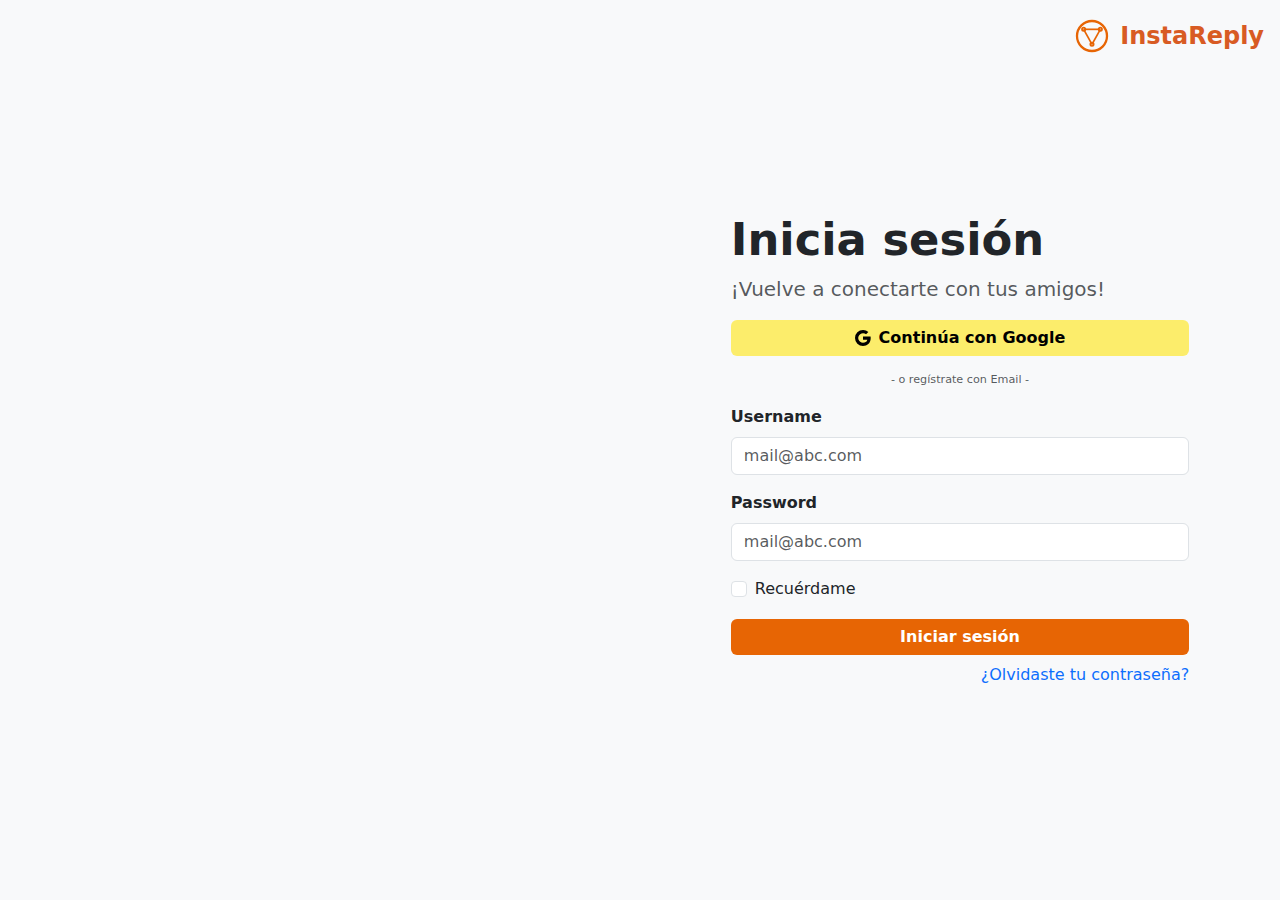
==== html/index.html @ b89e4c84 "first commit" ====
<!DOCTYPE html>
<html lang="es">
<head>
    <meta charset="UTF-8">
    <meta name="viewport" content="width=device-width, initial-scale=1.0">
    <title>Inicia sesión - InstaReply</title>
    <link href="https://cdn.jsdelivr.net/npm/bootstrap@5.3.3/dist/css/bootstrap.min.css" rel="stylesheet">
    <script src="https://cdn.jsdelivr.net/npm/bootstrap@5.3.3/dist/js/bootstrap.bundle.min.js"></script>
    <link rel="stylesheet" href="/css/app.css">
    <link rel="icon" href="../resources/svg/favicon.svg" type="image/x-icon">
</head>
<body>
    <div class="header d-flex justify-content-end align-items-center p-3">
        <img src="../resources/svg/favicon.svg" alt="InstaReply Logo" class="logo">
        <span class="ms-2 fs-4 fw-bold text-orange">InstaReply</span>
    </div>

    <div class="container-fluid vh-100">
        <div class="row h-100">
            <div class="col-md-6 login-image"></div>
            
            <div class="col-md-6 d-flex align-items-center justify-content-center">
                <div class="login-form px-5">
                    <h1 class="fw-bold text-start">Inicia sesión</h1>
                    <p class="text-muted text-start fs-5">¡Vuelve a conectarte con tus amigos!</p>

                    <button class="btn btn-warning w-100 d-flex align-items-center justify-content-center gap-2">
                        <img src="/resources/svg/google.svg" alt="Google Logo" class="google-logo">
                        <span>Continúa con Google</span>
                    </button>

                    <p class="text-muted my-3 text-center">- o regístrate con Email -</p>

                    <form>
                        <div class="mb-3 text-start">
                            <label for="username" class="form-label fw-bold">Username</label>
                            <input type="text" class="form-control" id="username" placeholder="mail@abc.com">
                        </div>
                        <div class="mb-3 text-start">
                            <label for="password" class="form-label fw-bold">Password</label>
                            <input type="password" class="form-control" id="password" placeholder="mail@abc.com">
                        </div>
                        <div class="form-check text-start">
                            <input type="checkbox" class="form-check-input" id="rememberMe">
                            <label class="form-check-label" for="rememberMe">Recuérdame</label>
                        </div>      
                        <button type="submit" class="btn btn-primary w-100 mt-3">Iniciar sesión</button>
                        <div class="text-end mt-2">
                            <a href="#" class="text-decoration-none">¿Olvidaste tu contraseña?</a>
                        </div>
                    </form>
                </div>
            </div>
        </div>
    </div>
</body>
</html>
---- css/app.css ----
:root {
    margin: 0;
    padding: 0;
    box-sizing: border-box;
}

body {
    height: 100vh;
    width: 100vw;
    display: flex;
    flex-direction: column;
    align-items: center;
    background-color: #f8f9fa;
}

.header {
    position: absolute;
    top: 0;
    right: 0;
    padding: 20px;
    display: flex;
    align-items: center;
}

.container-fluid {
    height: 100vh;
}

.login-image {
    background-image: url('../resources/img/image.png');
    background-size: cover;
    background-position: center;
    height: 100vh;
}

.login-form {
    width: 90%;
    max-width: 650px;
    height: 80vh; 
    padding: 40px;
    display: flex;
    flex-direction: column;
    justify-content: center;
}

.logo {
    width: 40px;
}

.text-orange {
    color: #d85b23;
}

.btn-warning {
    background-color: rgba(252, 237, 107, 1);
    border: none;
    font-weight: bold;
}

.btn-primary {
    background-color: rgba(231, 101, 4, 1);
    border: none;
    font-weight: bold;
}
.btn-primary:hover {
    background-color: #b44b1b;
}

h1 {
    font-size: 2.8rem;
}

p {
    font-size: .7rem;
}
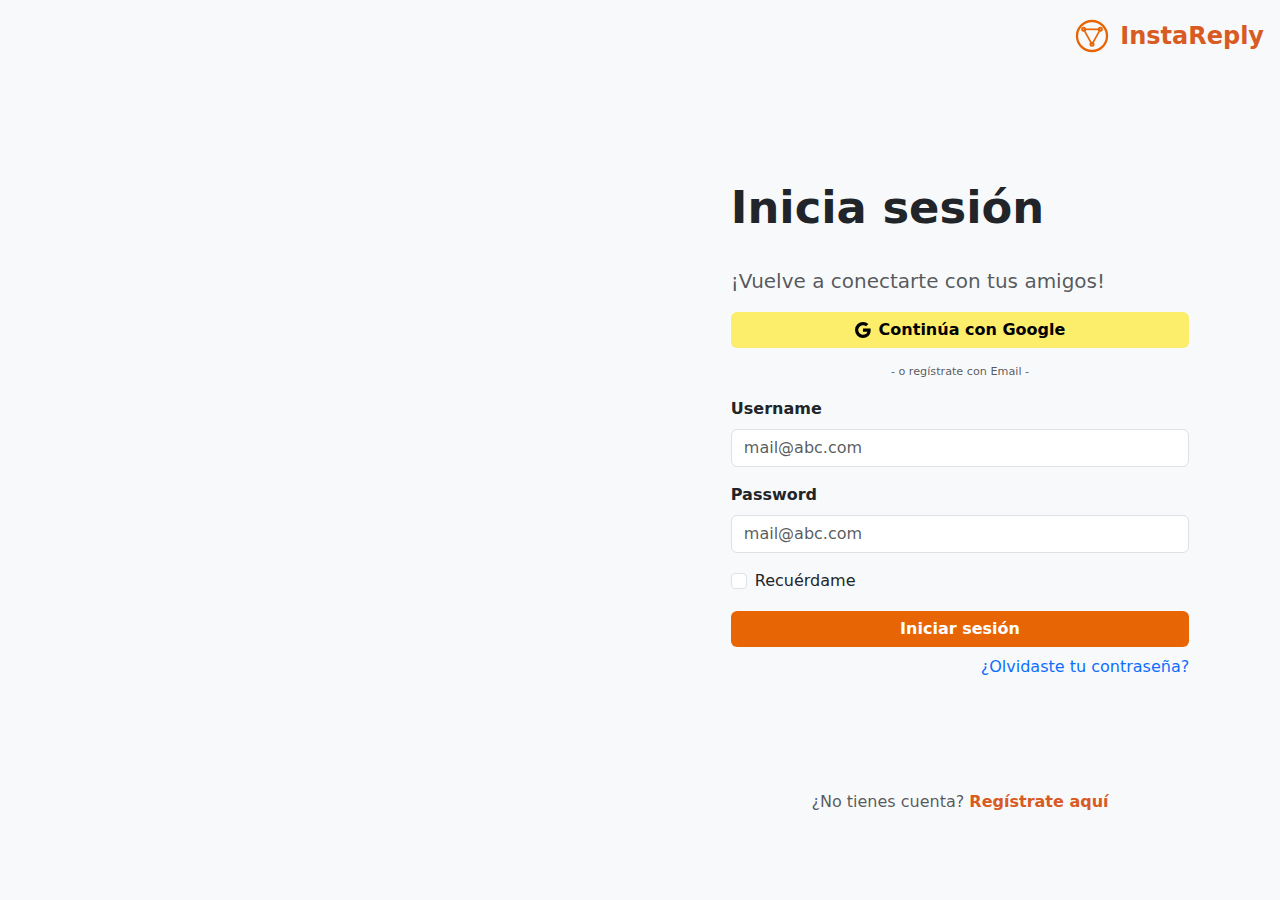
==== commit 08bbd4b9: "new page:login view" ====
--- a/html/index.html
+++ b/html/index.html
@@ -15,14 +15,14 @@
         <span class="ms-2 fs-4 fw-bold text-orange">InstaReply</span>
     </div>
 
-    <div class="container-fluid vh-100">
-        <div class="row h-100">
+    <div class="container-fluid vh-100 d-flex flex-column">
+        <div class="row flex-grow-1">
             <div class="col-md-6 login-image"></div>
             
-            <div class="col-md-6 d-flex align-items-center justify-content-center">
+            <div class="col-md-6 d-flex flex-column align-items-center justify-content-center">
                 <div class="login-form px-5">
                     <h1 class="fw-bold text-start">Inicia sesión</h1>
-                    <p class="text-muted text-start fs-5">¡Vuelve a conectarte con tus amigos!</p>
+                    <p class="text-muted text-start fs-5 mt-4">¡Vuelve a conectarte con tus amigos!</p>
 
                     <button class="btn btn-warning w-100 d-flex align-items-center justify-content-center gap-2">
                         <img src="/resources/svg/google.svg" alt="Google Logo" class="google-logo">
@@ -44,14 +44,21 @@
                             <input type="checkbox" class="form-check-input" id="rememberMe">
                             <label class="form-check-label" for="rememberMe">Recuérdame</label>
                         </div>      
+
                         <button type="submit" class="btn btn-primary w-100 mt-3">Iniciar sesión</button>
+
                         <div class="text-end mt-2">
                             <a href="#" class="text-decoration-none">¿Olvidaste tu contraseña?</a>
                         </div>
                     </form>
                 </div>
+                <div class="text-center mb-3">
+                    <span class="text-muted">¿No tienes cuenta?</span>
+                    <a href="#" class="text-orange fw-bold text-decoration-none">Regístrate aquí</a>
+                </div>
             </div>
         </div>
+
     </div>
 </body>
 </html>
--- a/css/app.css
+++ b/css/app.css
@@ -35,7 +35,7 @@
 
 .login-form {
     width: 90%;
-    max-width: 650px;
+    max-width: 750px;
     height: 80vh; 
     padding: 40px;
     display: flex;
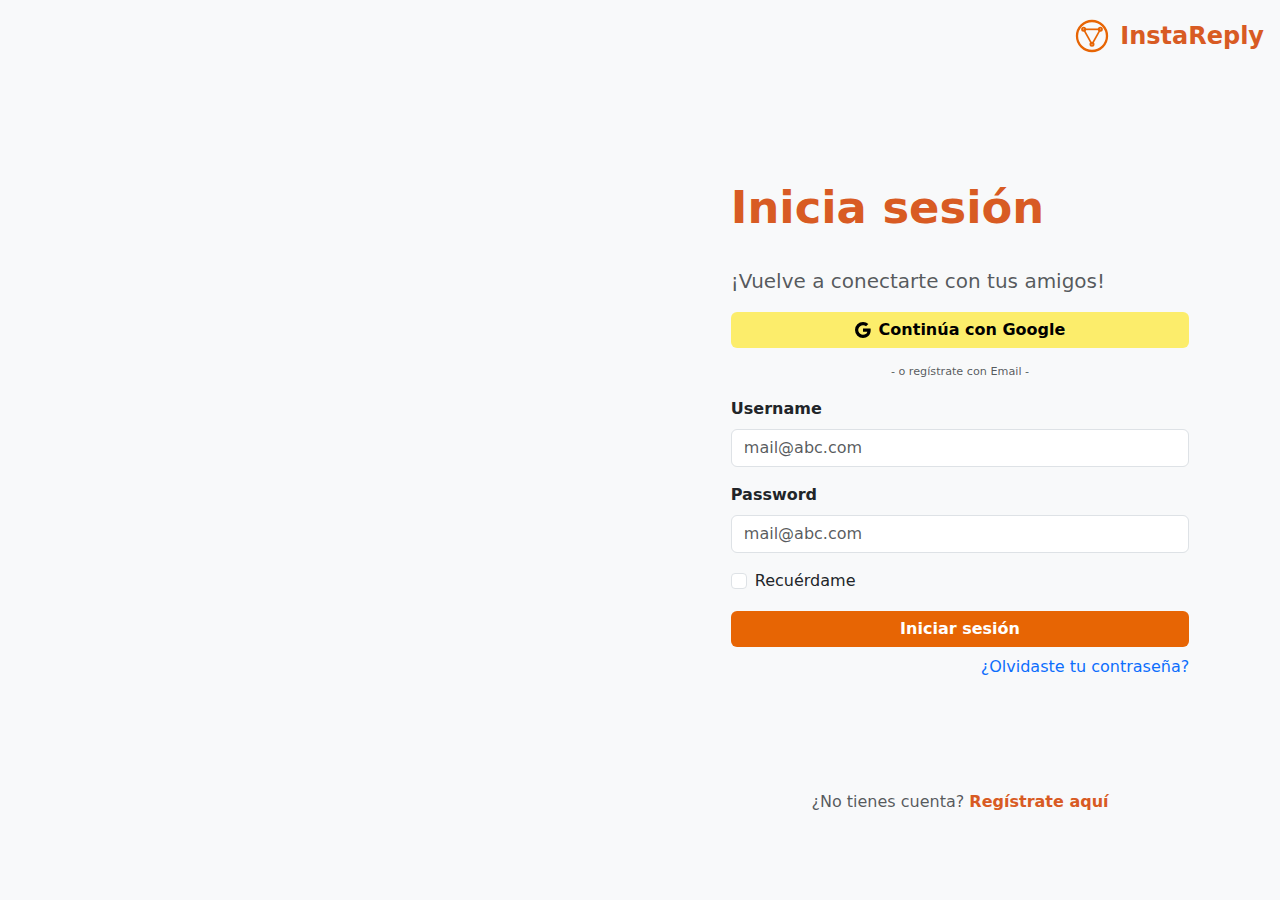
==== commit 40f7ed4f: "new home page" ====
--- a/html/index.html
+++ b/html/index.html
@@ -21,7 +21,7 @@
             
             <div class="col-md-6 d-flex flex-column align-items-center justify-content-center">
                 <div class="login-form px-5">
-                    <h1 class="fw-bold text-start">Inicia sesión</h1>
+                    <h1 class="fw-bold text-start text-orange">Inicia sesión</h1>
                     <p class="text-muted text-start fs-5 mt-4">¡Vuelve a conectarte con tus amigos!</p>
 
                     <button class="btn btn-warning w-100 d-flex align-items-center justify-content-center gap-2">
@@ -54,7 +54,7 @@
                 </div>
                 <div class="text-center mb-3">
                     <span class="text-muted">¿No tienes cuenta?</span>
-                    <a href="#" class="text-orange fw-bold text-decoration-none">Regístrate aquí</a>
+                    <a href="../html/register.html" class="text-orange fw-bold text-decoration-none">Regístrate aquí</a>
                 </div>
             </div>
         </div>
--- a/css/app.css
+++ b/css/app.css
@@ -27,7 +27,7 @@
 }
 
 .login-image {
-    background-image: url('../resources/img/image.png');
+    background-image: url('../resources/img/login.png');
     background-size: cover;
     background-position: center;
     height: 100vh;
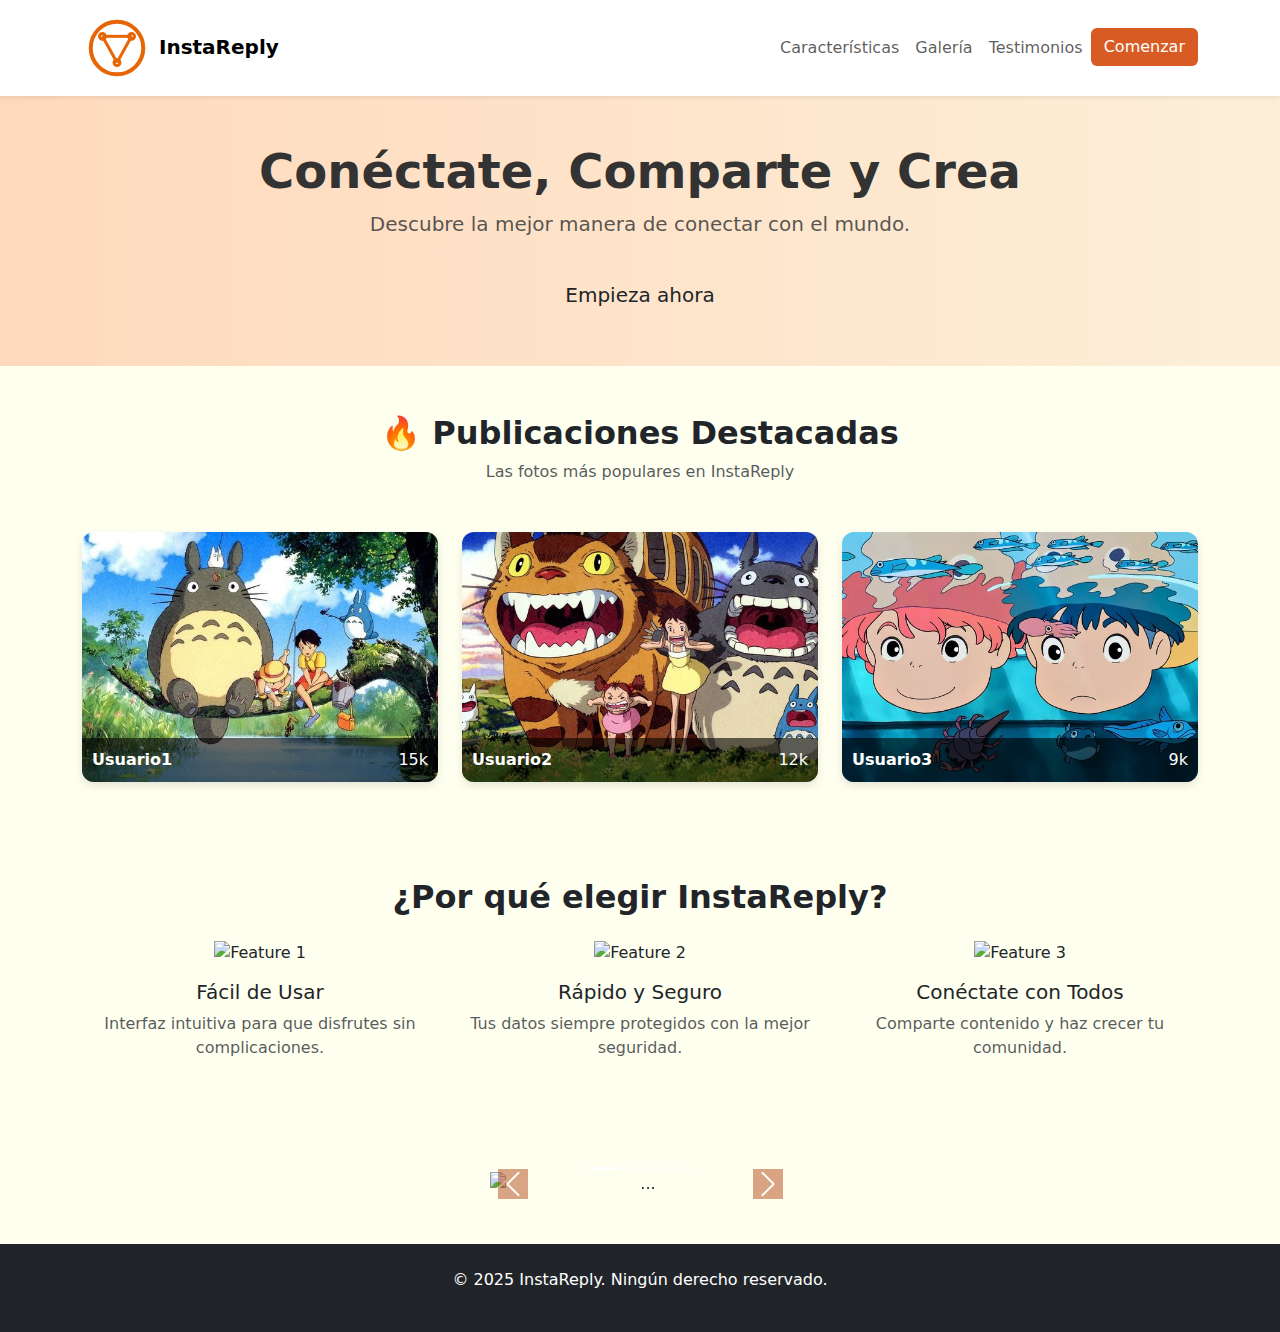
==== commit 1cf8185c: "new profile and landing view" ====
--- a/html/index.html
+++ b/html/index.html
@@ -3,62 +3,155 @@
 <head>
     <meta charset="UTF-8">
     <meta name="viewport" content="width=device-width, initial-scale=1.0">
-    <title>Inicia sesión - InstaReply</title>
+    <title>Landing Page - InstaReply</title>
     <link href="https://cdn.jsdelivr.net/npm/bootstrap@5.3.3/dist/css/bootstrap.min.css" rel="stylesheet">
     <script src="https://cdn.jsdelivr.net/npm/bootstrap@5.3.3/dist/js/bootstrap.bundle.min.js"></script>
-    <link rel="stylesheet" href="/css/app.css">
+    <link rel="stylesheet" href="/css/index.css">
     <link rel="icon" href="../resources/svg/favicon.svg" type="image/x-icon">
 </head>
 <body>
-    <div class="header d-flex justify-content-end align-items-center p-3">
-        <img src="../resources/svg/favicon.svg" alt="InstaReply Logo" class="logo">
-        <span class="ms-2 fs-4 fw-bold text-orange">InstaReply</span>
-    </div>
 
-    <div class="container-fluid vh-100 d-flex flex-column">
-        <div class="row flex-grow-1">
-            <div class="col-md-6 login-image"></div>
-            
-            <div class="col-md-6 d-flex flex-column align-items-center justify-content-center">
-                <div class="login-form px-5">
-                    <h1 class="fw-bold text-start text-orange">Inicia sesión</h1>
-                    <p class="text-muted text-start fs-5 mt-4">¡Vuelve a conectarte con tus amigos!</p>
+    <nav class="navbar navbar-expand-lg navbar-light bg-white shadow-sm">
+        <div class="container">
+            <a class="navbar-brand fw-bold text-orange" href="#">
+                <img src="../resources/svg/favicon.svg" alt="Logo" class="logo-img"> InstaReply
+            </a>
+            <button class="navbar-toggler" type="button" data-bs-toggle="collapse" data-bs-target="#navbarNav">
+                <span class="navbar-toggler-icon"></span>
+            </button>
+            <div class="collapse navbar-collapse" id="navbarNav">
+                <ul class="navbar-nav ms-auto">
+                    <li class="nav-item"><a class="nav-link" href="#features">Características</a></li>
+                    <li class="nav-item"><a class="nav-link" href="#gallery">Galería</a></li>
+                    <li class="nav-item"><a class="nav-link" href="#testimonials">Testimonios</a></li>
+                    <li class="nav-item"><a class="btn btn-orange" href="/html/login.html">Comenzar</a></li>
+                </ul>
+            </div>
+        </div>
+    </nav>
 
-                    <button class="btn btn-warning w-100 d-flex align-items-center justify-content-center gap-2">
-                        <img src="/resources/svg/google.svg" alt="Google Logo" class="google-logo">
-                        <span>Continúa con Google</span>
-                    </button>
+    <header class="hero text-center d-flex align-items-center">
+        <div class="container">
+            <h1 class="fw-bold">Conéctate, Comparte y Crea</h1>
+            <p class="lead text-muted">Descubre la mejor manera de conectar con el mundo.</p>
+            <a href="#contact" class="btn btn-orange btn-lg mt-3">Empieza ahora</a>
+        </div>
+    </header>
+<section id="trending" class="container py-5">
+    <h2 class="fw-bold text-center">🔥 Publicaciones Destacadas</h2>
+    <p class="text-muted text-center">Las fotos más populares en InstaReply</p>
 
-                    <p class="text-muted my-3 text-center">- o regístrate con Email -</p>
-
-                    <form>
-                        <div class="mb-3 text-start">
-                            <label for="username" class="form-label fw-bold">Username</label>
-                            <input type="text" class="form-control" id="username" placeholder="mail@abc.com">
-                        </div>
-                        <div class="mb-3 text-start">
-                            <label for="password" class="form-label fw-bold">Password</label>
-                            <input type="password" class="form-control" id="password" placeholder="mail@abc.com">
-                        </div>
-                        <div class="form-check text-start">
-                            <input type="checkbox" class="form-check-input" id="rememberMe">
-                            <label class="form-check-label" for="rememberMe">Recuérdame</label>
-                        </div>      
-
-                        <button type="submit" class="btn btn-primary w-100 mt-3">Iniciar sesión</button>
-
-                        <div class="text-end mt-2">
-                            <a href="#" class="text-decoration-none">¿Olvidaste tu contraseña?</a>
-                        </div>
-                    </form>
-                </div>
-                <div class="text-center mb-3">
-                    <span class="text-muted">¿No tienes cuenta?</span>
-                    <a href="../html/register.html" class="text-orange fw-bold text-decoration-none">Regístrate aquí</a>
+    <div class="row g-4 mt-4">
+        <div class="col-md-4">
+            <div class="post-card">
+                <img src="/resources/img/imagen1.jpg" class="img-fluid post-img">
+                <div class="post-info">
+                    <span class="fw-bold">Usuario1</span>
+                    <div class="likes">
+                        <i class="bi bi-heart like-icon"></i>
+                        <span>15k</span>
+                    </div>
                 </div>
             </div>
         </div>
 
+        <div class="col-md-4">
+            <div class="post-card">
+                <img src="/resources/img/imagen2.jpg" class="img-fluid post-img">
+                <div class="post-info">
+                    <span class="fw-bold">Usuario2</span>
+                    <div class="likes">
+                        <i class="bi bi-heart like-icon"></i>
+                        <span>12k</span>
+                    </div>
+                </div>
+            </div>
+        </div>
+
+        <div class="col-md-4">
+            <div class="post-card">
+                <img src="/resources/img/imagen3.jpg" class="img-fluid post-img">
+                <div class="post-info">
+                    <span class="fw-bold">Usuario3</span>
+                    <div class="likes">
+                        <i class="bi bi-heart like-icon"></i>
+                        <span>9k</span>
+                    </div>
+                </div>
+            </div>
+        </div>
     </div>
+</section>
+
+    <section id="features" class="container text-center py-5">
+        <h2 class="fw-bold">¿Por qué elegir InstaReply?</h2>
+        <div class="row mt-4">
+            <div class="col-md-4">
+                <img src="../resources/svg/feature1.svg" class="feature-icon" alt="Feature 1">
+                <h5>Fácil de Usar</h5>
+                <p class="text-muted">Interfaz intuitiva para que disfrutes sin complicaciones.</p>
+            </div>
+            <div class="col-md-4">
+                <img src="../resources/svg/feature2.svg" class="feature-icon" alt="Feature 2">
+                <h5>Rápido y Seguro</h5>
+                <p class="text-muted">Tus datos siempre protegidos con la mejor seguridad.</p>
+            </div>
+            <div class="col-md-4">
+                <img src="../resources/svg/feature3.svg" class="feature-icon" alt="Feature 3">
+                <h5>Conéctate con Todos</h5>
+                <p class="text-muted">Comparte contenido y haz crecer tu comunidad.</p>
+            </div>
+        </div>
+    </section>
+
+    <section id="testimonials" class="container text-center py-5">
+        <div id="carouselExampleCaptions" class="carousel slide">
+            <div class="carousel-indicators">
+              <button type="button" data-bs-target="#carouselExampleCaptions" data-bs-slide-to="0" class="active" aria-current="true" aria-label="Slide 1"></button>
+              <button type="button" data-bs-target="#carouselExampleCaptions" data-bs-slide-to="1" aria-label="Slide 2"></button>
+              <button type="button" data-bs-target="#carouselExampleCaptions" data-bs-slide-to="2" aria-label="Slide 3"></button>
+            </div>
+            <div class="carousel-inner">
+              <div class="carousel-item active">
+                <img src="/resources/img/user.png" class="d-block w-100" alt="...">
+                <div class="carousel-caption d-none d-md-block">
+                  <h5>First slide label</h5>
+                  <p>Some representative placeholder content for the first slide.</p>
+                </div>
+              </div>
+              <div class="carousel-item">
+                <img src="/resources/img/user.png" class="d-block w-100" alt="...">
+                <div class="carousel-caption d-none d-md-block">
+                  <h5>Second slide label</h5>
+                  <p>Some representative placeholder content for the second slide.</p>
+                </div>
+              </div>
+              <div class="carousel-item">
+                <img src="/resources/img/user.png" class="d-block w-100" alt="...">
+                <div class="carousel-caption d-none d-md-block">
+                  <h5>Third slide label</h5>
+                  <p>Some representative placeholder content for the third slide.</p>
+                </div>
+              </div>
+            </div>
+            <button class="carousel-control-prev" type="button" data-bs-target="#carouselExampleCaptions" data-bs-slide="prev">
+              <span class="carousel-control-prev-icon" aria-hidden="true"></span>
+              <span class="visually-hidden">Previous</span>
+            </button>
+            <button class="carousel-control-next" type="button" data-bs-target="#carouselExampleCaptions" data-bs-slide="next">
+              <span class="carousel-control-next-icon" aria-hidden="true"></span>
+              <span class="visually-hidden">Next</span>
+            </button>
+          </div>
+    </section>
+    
+    
+    
+
+
+    <footer class="bg-dark text-white text-center py-4">
+        <p>&copy; 2025 InstaReply. Ningún derecho reservado.</p>
+    </footer>
+
 </body>
 </html>
--- a/css/index.css
+++ b/css/index.css
@@ -0,0 +1,129 @@
+:root {
+    --primary-color: #FEFFEF;
+    --accent-color: #d85b23;
+    --text-color: #333;
+    --active-bg: #fcefd8;
+}
+
+body {
+    background-color: var(--primary-color);
+}
+
+.navbar .btn-orange {
+    background-color: var(--accent-color);
+    color: white;
+}
+
+.navbar .btn-orange:hover {
+    background-color: #b44b1b;
+}
+
+.hero {
+    height: 30vh;
+    background: linear-gradient(to right, #FFD9BC, #fcefd8);
+    text-align: center;
+    display: flex;
+    justify-content: center;
+    align-items: center;
+}
+
+.hero h1 {
+    font-size: 3rem;
+    color: var(--text-color);
+}
+.post-card {
+    position: relative;
+    border-radius: 12px;
+    overflow: hidden;
+    box-shadow: 0px 4px 8px rgba(0, 0, 0, 0.1);
+    transition: transform 0.3s ease-in-out;
+}
+
+.post-card:hover {
+    transform: scale(1.03);
+}
+
+.post-img {
+    width: 100%;
+    height: 250px;
+    object-fit: cover;
+}
+
+.post-info {
+    position: absolute;
+    bottom: 0;
+    width: 100%;
+    background: rgba(0, 0, 0, 0.6);
+    color: white;
+    padding: 10px;
+    display: flex;
+    justify-content: space-between;
+    align-items: center;
+}
+
+.likes {
+    display: flex;
+    align-items: center;
+    gap: 5px;
+}
+
+.like-icon {
+    font-size: 1.2rem;
+    cursor: pointer;
+    transition: color 0.3s;
+}
+
+.like-icon:hover {
+    color: red;
+}
+
+.feature-icon {
+    width: 80px;
+    margin-bottom: 15px;
+}
+
+.gallery-img {
+    border-radius: 12px;
+}
+
+.blockquote {
+    font-style: italic;
+}
+#testimonials {
+    background: #FEFFEF;
+    border-radius: 12px;
+    padding: 40px;
+}
+#carouselExampleCaptions {
+    max-width: 300px;
+    margin: 0 auto; 
+}
+
+.carousel-caption h5 {
+    font-size: 1rem; 
+    color: #1b1b1b;
+    font: bold;
+}
+
+.carousel-caption p {
+    font-size: 0.9rem; 
+    color: #333;
+}
+.carousel-control-prev-icon,
+.carousel-control-next-icon {
+    width: 30px; 
+    height: 30px;
+    background-color: #b44b1b;
+}
+
+#testimonials {
+    background: #FEFFEF;
+    border-radius: 12px;
+    padding: 20px;
+}
+
+
+footer {
+    background-color: #333;
+    color: white;
+}
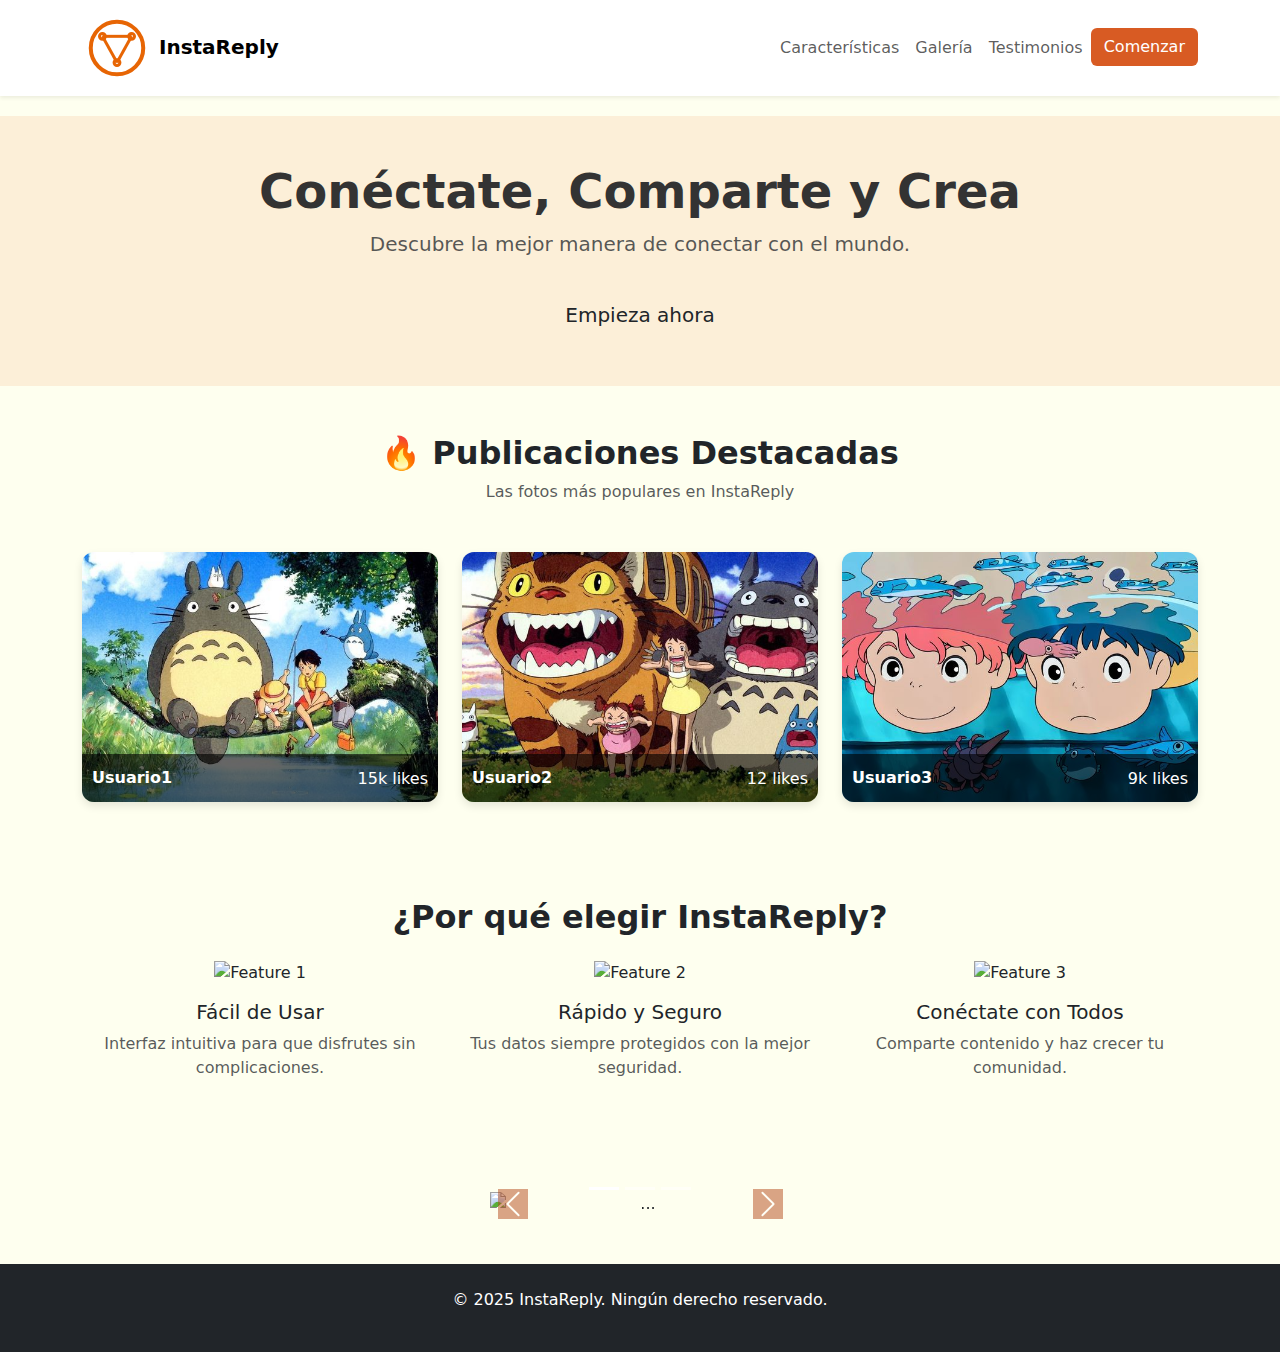
==== commit dea6550b: "new card with inspiration" ====
--- a/html/index.html
+++ b/html/index.html
@@ -49,7 +49,7 @@
                     <span class="fw-bold">Usuario1</span>
                     <div class="likes">
                         <i class="bi bi-heart like-icon"></i>
-                        <span>15k</span>
+                        <span>15k likes</span>
                     </div>
                 </div>
             </div>
@@ -62,7 +62,7 @@
                     <span class="fw-bold">Usuario2</span>
                     <div class="likes">
                         <i class="bi bi-heart like-icon"></i>
-                        <span>12k</span>
+                        <span>12 likes</span>
                     </div>
                 </div>
             </div>
@@ -75,7 +75,7 @@
                     <span class="fw-bold">Usuario3</span>
                     <div class="likes">
                         <i class="bi bi-heart like-icon"></i>
-                        <span>9k</span>
+                        <span>9k likes</span>
                     </div>
                 </div>
             </div>
@@ -115,22 +115,22 @@
               <div class="carousel-item active">
                 <img src="/resources/img/user.png" class="d-block w-100" alt="...">
                 <div class="carousel-caption d-none d-md-block">
-                  <h5>First slide label</h5>
-                  <p>Some representative placeholder content for the first slide.</p>
+                  <h5>Dante Parreño</h5>
+                  <p>Creo que es la mejor red social que se ha inventado, me gusta mucho es como mezclar Pinterest e Instagram.</p>
                 </div>
               </div>
               <div class="carousel-item">
-                <img src="/resources/img/user.png" class="d-block w-100" alt="...">
+                <img src="/resources/img/user2.png" class="d-block w-100" alt="...">
                 <div class="carousel-caption d-none d-md-block">
-                  <h5>Second slide label</h5>
-                  <p>Some representative placeholder content for the second slide.</p>
+                  <h5>Marco Ruiz</h5>
+                  <p>Con esta red social puedo conectarme con todos mis amigos.</p>
                 </div>
               </div>
               <div class="carousel-item">
-                <img src="/resources/img/user.png" class="d-block w-100" alt="...">
+                <img src="/resources/img/user3.png" class="d-block w-100" alt="...">
                 <div class="carousel-caption d-none d-md-block">
-                  <h5>Third slide label</h5>
-                  <p>Some representative placeholder content for the third slide.</p>
+                  <h5>Maria Pérez</h5>
+                  <p>Me encanta poder hacer collages en mi perfil.</p>
                 </div>
               </div>
             </div>
--- a/css/index.css
+++ b/css/index.css
@@ -20,11 +20,12 @@
 
 .hero {
     height: 30vh;
-    background: linear-gradient(to right, #FFD9BC, #fcefd8);
+    background: #fcefd8;
     text-align: center;
     display: flex;
     justify-content: center;
     align-items: center;
+    margin-top: 20px;
 }
 
 .hero h1 {
@@ -60,11 +61,8 @@
     justify-content: space-between;
     align-items: center;
 }
-
-.likes {
-    display: flex;
-    align-items: center;
-    gap: 5px;
+.carousel-caption h5,.carousel-caption p {
+    color: #24301e !important;
 }
 
 .like-icon {
